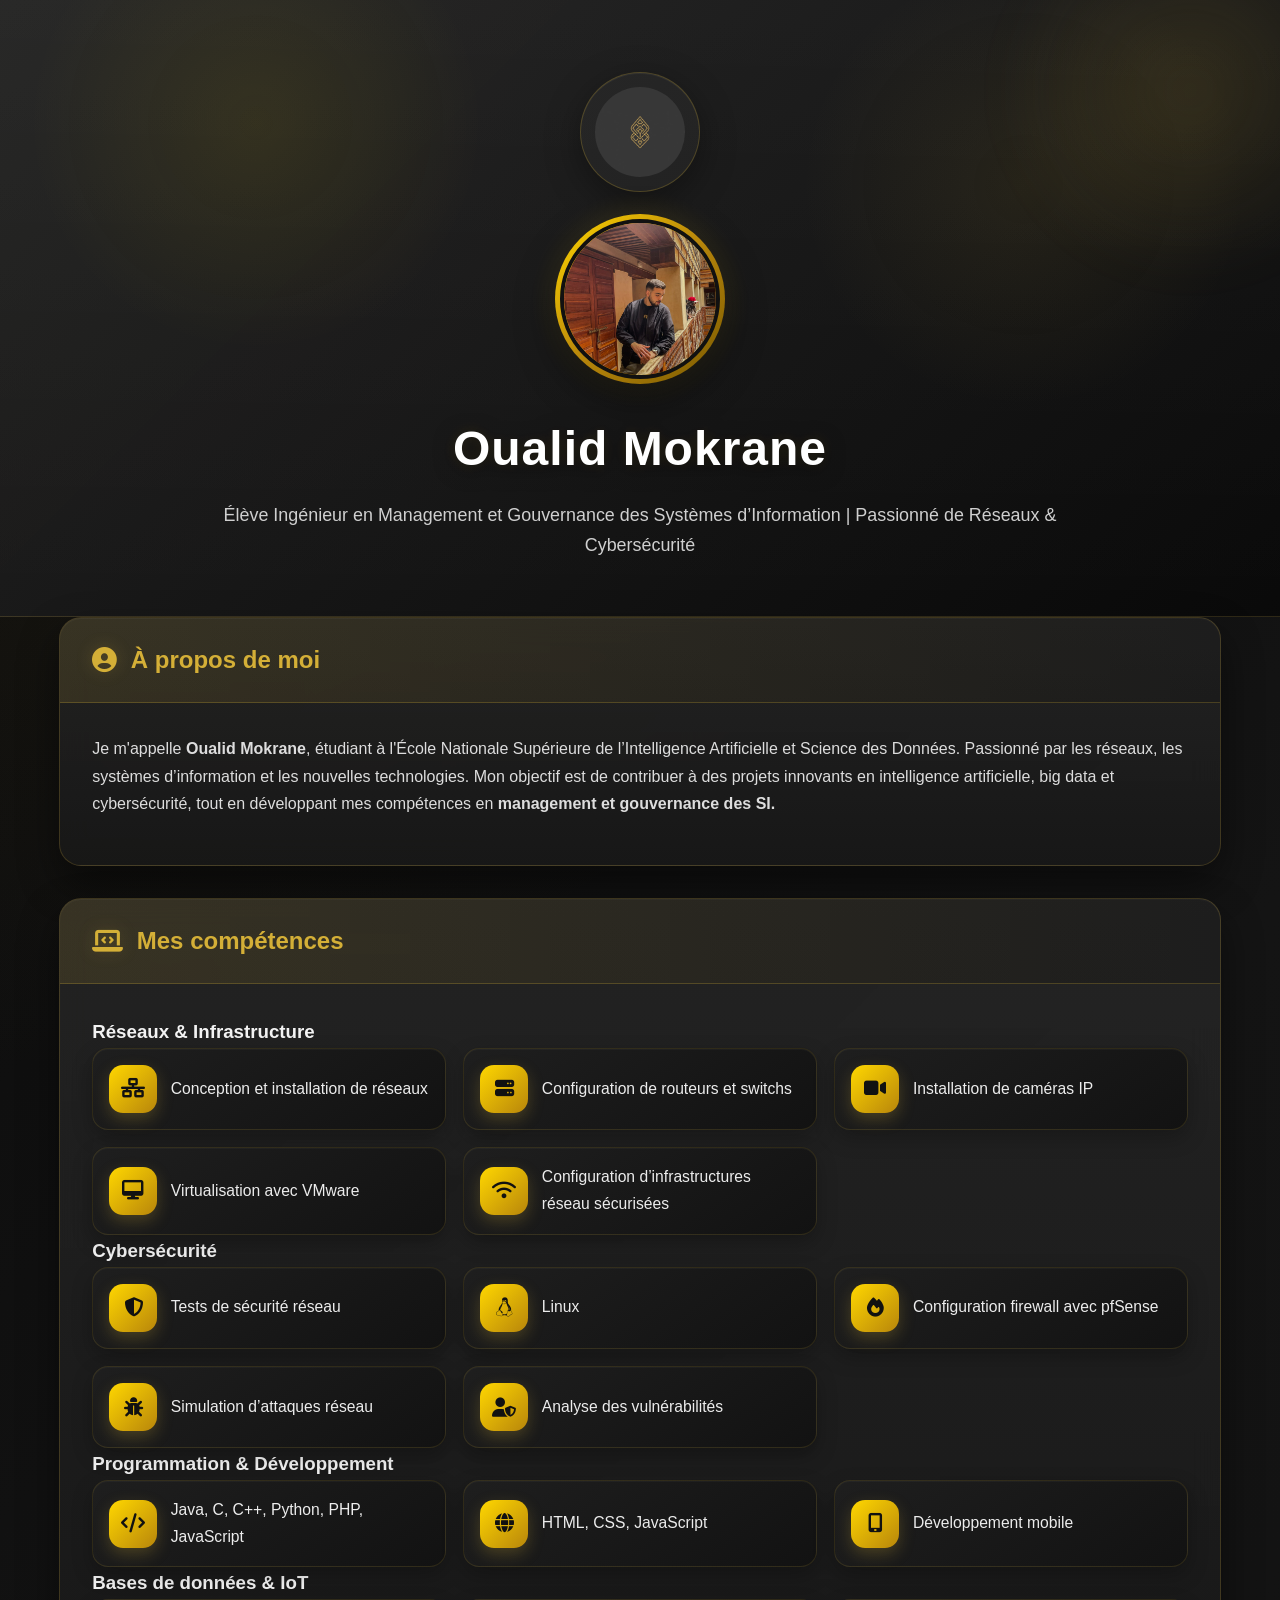
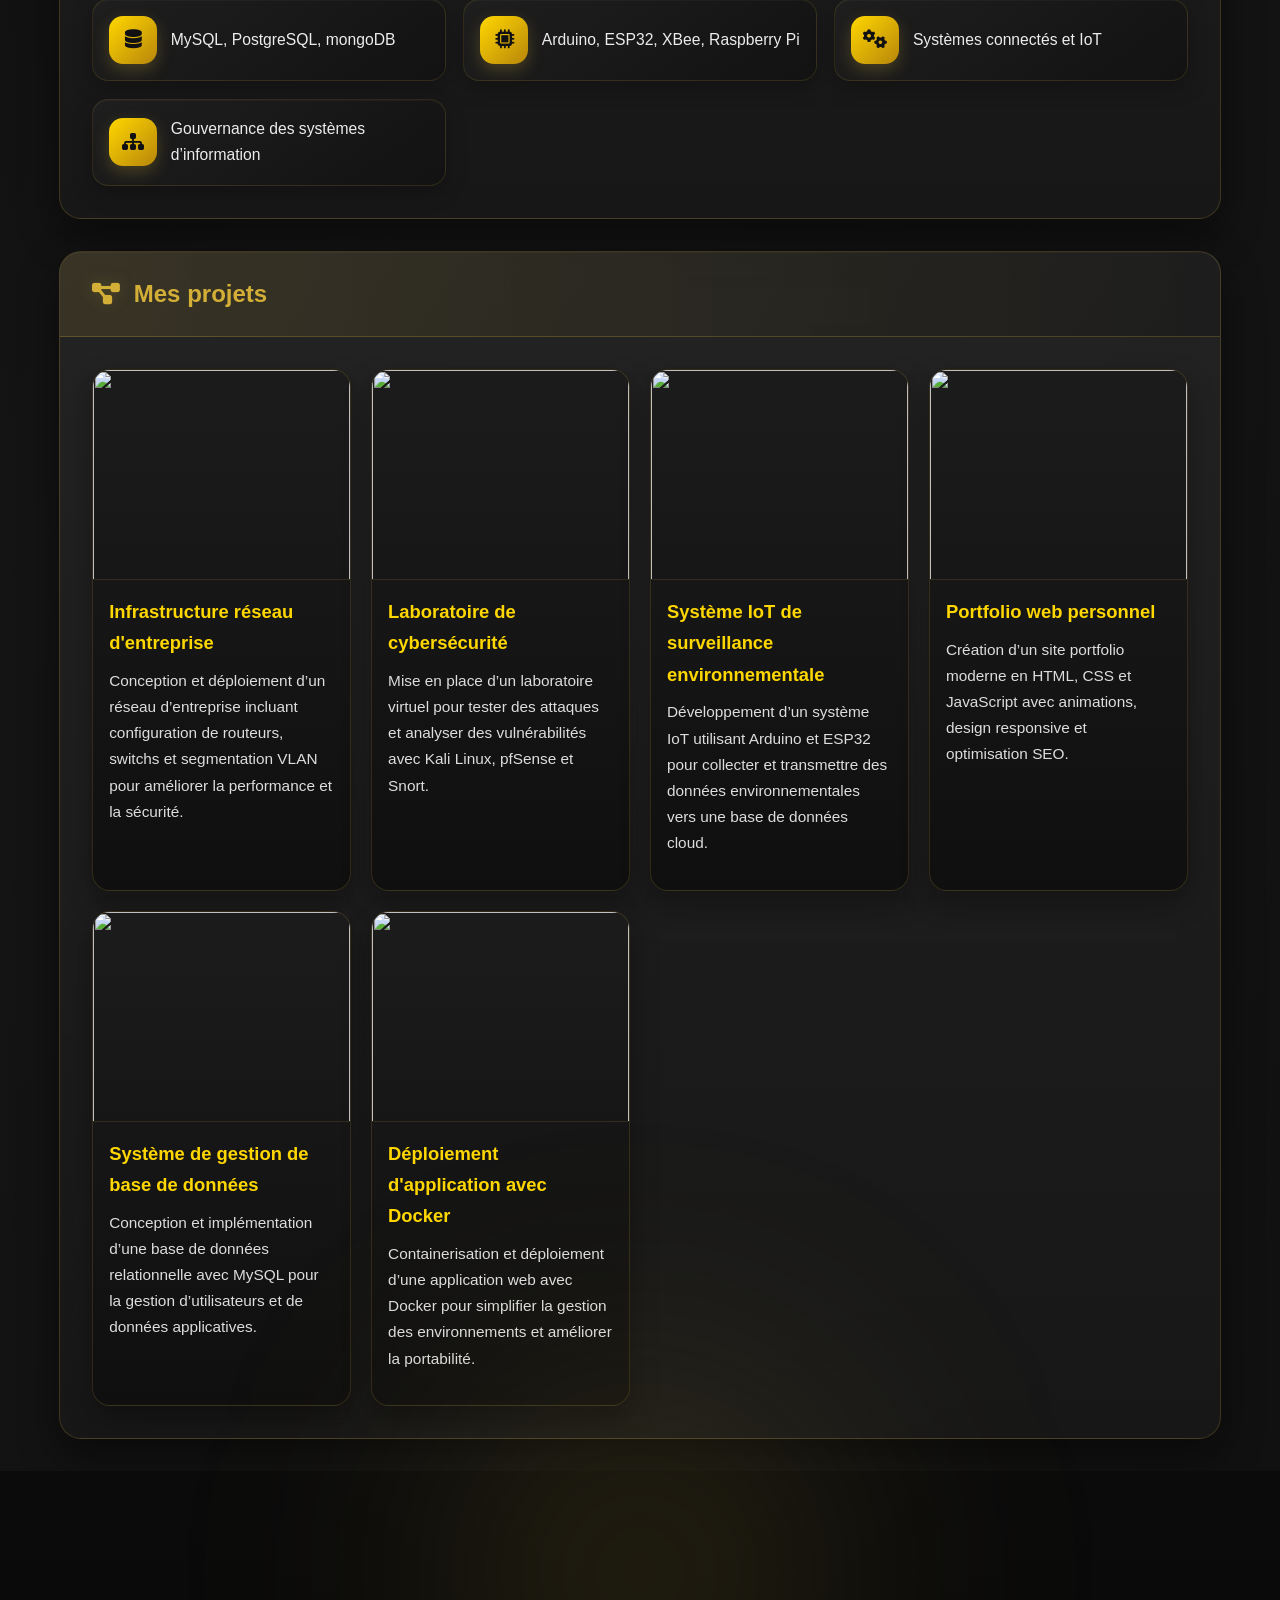
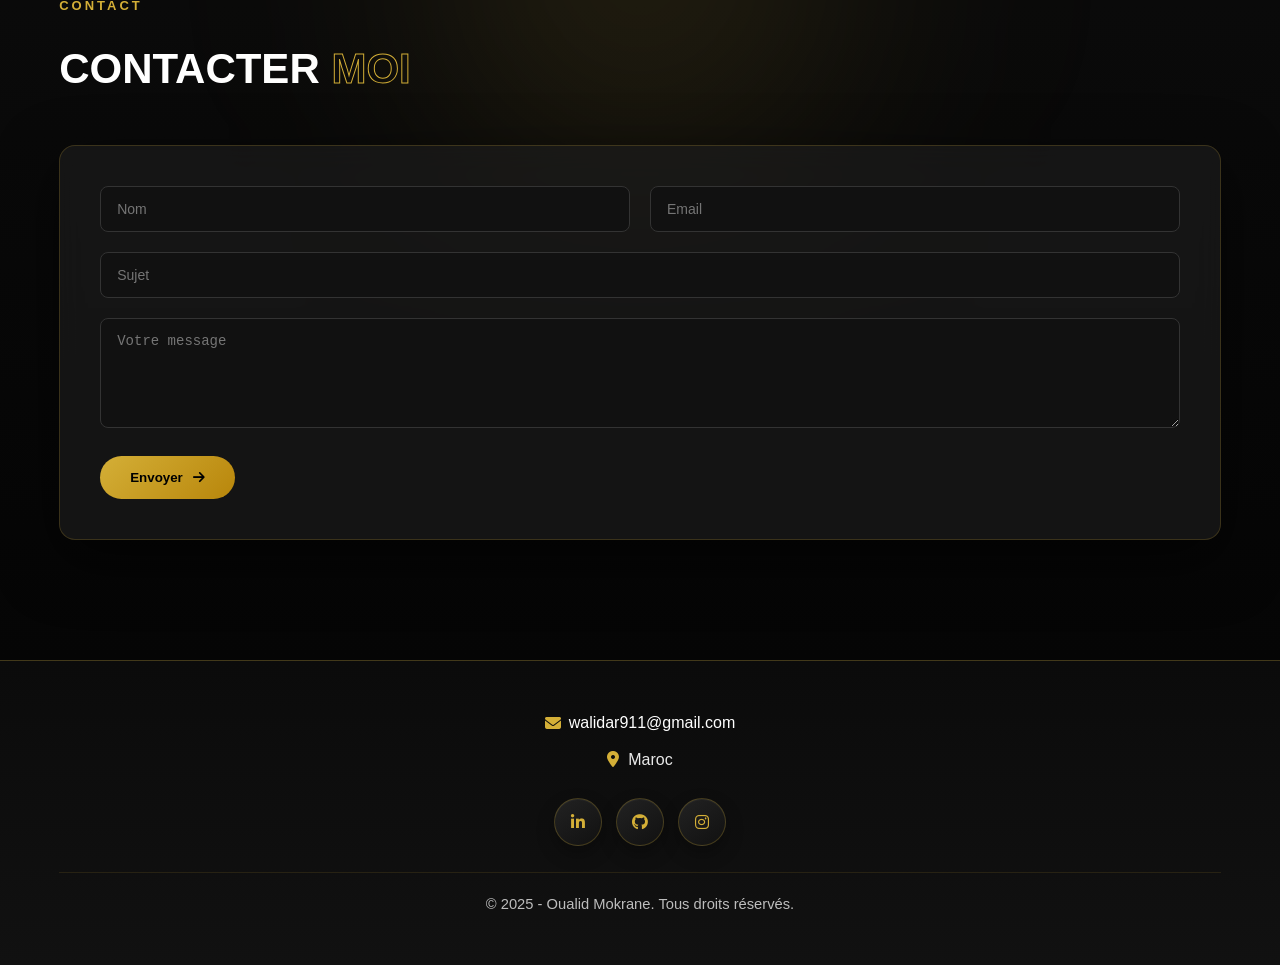
==== index.html @ 4fdbe52a "Add files via upload" ====
<!DOCTYPE html>
<html lang="fr">
<head>
  <meta charset="UTF-8">
  <meta name="viewport" content="width=device-width, initial-scale=1">
  <title>Profil de Oualid MOKRANE</title>
  <link rel="icon" type="image/png" href="images/image1.jpeg">
  <meta name="description" content="Site officiel de Oualid Mokrane - Élève ingénieur en Management et Gouvernance des Systèmes d’Information, passionné par les réseaux, la cybersécurité, Linux, Java, C, MySQL et les technologies innovantes. Découvrez mon parcours, mes projets et mes compétences.">
  <meta name="keywords" content="Oualid Mokrane, Ingénieur Systèmes d’Information, Réseaux, Cybersécurité, Linux, MySQL, Java, C, Projets, ENSIASD, IA, Data Science, Profil, Maroc">
  <meta name="author" content="Oualid Mokrane">
  <meta name="robots" content="index, follow">
  <link rel="stylesheet" href="https://cdnjs.cloudflare.com/ajax/libs/font-awesome/6.4.0/css/all.min.css">
  <link rel="stylesheet" href="style.css">
</head>
<body>
  <header>
    <div class="container">
      <div class="header-content">
        <div class="profile-logo">
          <img src="images/image1.jpeg" alt="Logo" class="logo-image">
        </div>
        <div class="profile-pic">
          <img src="images/image2.jpg" alt="Oualid Mokrane" class="profile-image">
        </div>
        <h1>Oualid Mokrane</h1>
        <p>Élève Ingénieur en Management et Gouvernance des Systèmes d’Information | Passionné de Réseaux & Cybersécurité</p>
      </div>
    </div>
  </header>
  
  <main class="container">
    <div class="card reveal delay-1">
      <div class="card-header">
        <i class="fas fa-user-circle"></i>
        <h2>À propos de moi</h2>
      </div>
      <div class="card-body">
        <p>
          Je m'appelle <strong>Oualid Mokrane</strong>, étudiant à l'École Nationale Supérieure de l’Intelligence Artificielle et Science des Données. Passionné par les réseaux, les systèmes d’information et les nouvelles technologies. Mon objectif est de contribuer à des projets innovants en intelligence artificielle, big data et cybersécurité, tout en développant mes compétences en <strong> management et gouvernance des SI.</strong>
        </p>
      </div>
    </div>
    
    <section class="card reveal delay-2" id="competences">
      <div class="card-header">
        <i class="fas fa-laptop-code"></i>
        <h2>Mes compétences</h2>
      </div>

      <div class="card-body">

        <h3>Réseaux & Infrastructure</h3>
        <div class="skills-grid">
          <div class="skill-item"><i class="fas fa-network-wired"></i><span>Conception et installation de réseaux</span></div>
          <div class="skill-item"><i class="fas fa-server"></i><span>Configuration de routeurs et switchs</span></div>
          <div class="skill-item"><i class="fas fa-video"></i><span>Installation de caméras IP</span></div>
          <div class="skill-item"><i class="fas fa-desktop"></i><span>Virtualisation avec VMware</span></div>
          <div class="skill-item"><i class="fas fa-wifi"></i><span>Configuration d’infrastructures réseau sécurisées</span></div>

        </div>

        <h3>Cybersécurité</h3>
        <div class="skills-grid">
          <div class="skill-item"><i class="fas fa-shield-alt"></i><span>Tests de sécurité réseau</span></div>
          <div class="skill-item"><i class="fab fa-linux"></i><span>Linux</span></div>
          <div class="skill-item"><i class="fas fa-fire"></i><span>Configuration firewall avec pfSense</span></div>
          <div class="skill-item"><i class="fas fa-bug"></i><span>Simulation d’attaques réseau</span></div>
          <div class="skill-item"><i class="fas fa-user-shield"></i><span>Analyse des vulnérabilités</span></div>
        </div>

        <h3>Programmation & Développement</h3>
        <div class="skills-grid">
          <div class="skill-item"><i class="fas fa-code"></i><span>Java, C, C++, Python, PHP, JavaScript</span></div>
          <div class="skill-item"><i class="fas fa-globe"></i><span>HTML, CSS, JavaScript</span></div>
          <div class="skill-item"><i class="fas fa-mobile-alt"></i><span>Développement mobile</span></div>
        </div>

        <h3>Bases de données & IoT</h3>
        <div class="skills-grid">
          <div class="skill-item"><i class="fas fa-database"></i><span>MySQL, PostgreSQL, mongoDB</span></div>
          <div class="skill-item"><i class="fas fa-microchip"></i><span>Arduino, ESP32, XBee, Raspberry Pi</span></div>
          <div class="skill-item"><i class="fas fa-cogs"></i><span>Systèmes connectés et IoT</span></div>
          <div class="skill-item"><i class="fas fa-sitemap"></i><span>Gouvernance des systèmes d’information</span></div>
        </div>

      </div>
    </section>
    
    <div class="card reveal delay-3">
      <div class="card-header">
        <i class="fas fa-project-diagram"></i>
        <h2>Mes projets</h2>
      </div>
      <div class="card-body">
        <div class="projects-list">
          <div class="project-item">
            <img src="https://images.unsplash.com/photo-1597852074816-d933c7d2b988" class="project-image">
            <h3>Infrastructure réseau d'entreprise</h3>
            <p>Conception et déploiement d’un réseau d’entreprise incluant configuration de routeurs, switchs et segmentation VLAN pour améliorer la performance et la sécurité.</p>
          </div>

          <div class="project-item">
            <img src="https://images.unsplash.com/photo-1550751827-4bd374c3f58b" class="project-image">
            <h3>Laboratoire de cybersécurité</h3>
            <p>Mise en place d’un laboratoire virtuel pour tester des attaques et analyser des vulnérabilités avec Kali Linux, pfSense et Snort.</p>
          </div>

          <div class="project-item">
            <img src="https://images.unsplash.com/photo-1518770660439-4636190af475" class="project-image">
            <h3>Système IoT de surveillance environnementale</h3>
            <p>Développement d’un système IoT utilisant Arduino et ESP32 pour collecter et transmettre des données environnementales vers une base de données cloud.</p>
          </div>

          <div class="project-item">
            <img src="https://images.unsplash.com/photo-1461749280684-dccba630e2f6"class="project-image">
            <h3>Portfolio web personnel</h3>
            <p>Création d’un site portfolio moderne en HTML, CSS et JavaScript avec animations, design responsive et optimisation SEO.</p>
          </div>

          <div class="project-item">
            <img src="https://images.unsplash.com/photo-1558494949-ef010cbdcc31" class="project-image">
            <h3>Système de gestion de base de données</h3>
            <p>Conception et implémentation d’une base de données relationnelle avec MySQL pour la gestion d’utilisateurs et de données applicatives.</p>
          </div>

          <div class="project-item">
            <img src="https://images.unsplash.com/photo-1605379399642-870262d3d051" class="project-image">
            <h3>Déploiement d'application avec Docker</h3>
            <p>Containerisation et déploiement d’une application web avec Docker pour simplifier la gestion des environnements et améliorer la portabilité.</p>
          </div>
        </div>
      </div>
    </div>
  </main>
  <section class="contact" id="contact">
        <div class="container">
            <div class="contact-wrapper contact-stack">
                <div class="contact-left">
                    <span class="section-tag">CONTACT</span>

                    <h2 class="contact-title">
                        <span class="filled">CONTACTER</span>
                        <span class="outline">MOI</span>
                    </h2>

                    <form class="contact-form" id="contactForm" action="https://formsubmit.co/walidar911@gmail.com"
                        method="POST">
                        <!-- options FormSubmit -->
                        <input type="hidden" name="_subject" value="Nouveau message depuis ton site">
                        <input type="hidden" name="_captcha" value="false">
                        <input type="hidden" name="_template" value="table">

                        <div class="form-row">
                            <div class="form-group">
                                <input type="text" name="name" placeholder="Nom" required>
                            </div>
                            <div class="form-group">
                                <input type="email" name="email" placeholder="Email" required>
                            </div>
                        </div>

                        <div class="form-group">
                            <input type="text" name="subject" placeholder="Sujet">
                        </div>

                        <div class="form-group">
                            <textarea name="message" placeholder="Votre message" rows="5" required></textarea>
                        </div>

                        <button type="submit" class="submit-btn" data-magnetic>
                            <span>Envoyer</span>
                            <i class="fas fa-arrow-right"></i>
                        </button>
                    </form>

                </div>
            </div>
        </div>
    </section>
  
  <footer>
    <div class="container">
      <div class="contact-info">
        <a class="footer-email" href="https://mail.google.com/mail/?view=cm&fs=1&to=walidar911@gmail.com" target="_blank"> <i class="fas fa-envelope"></i> walidar911@gmail.com </a>
        <p><i class="fas fa-map-marker-alt"></i> Maroc</p>
      </div>
      
      <div class="social-links">
        <a href="https://www.linkedin.com/in/oualid-mokrane-1a80142bb/" class="social-link" target="_blank"><i class="fab fa-linkedin-in"></i></a>
        <a href="https://github.com/SONITO-WA" class="social-link" target="_blank"><i class="fab fa-github"></i></a>
        <a href="https://www.instagram.com/oualid_mk4/?next=%2F" class="social-link" target="_blank"><i class="fab fa-instagram"></i></a>
      </div>
      
      <div class="copyright">
        <p>&copy; 2025 - Oualid Mokrane. Tous droits réservés.</p>
      </div>
    </div>
  </footer>
</body>
</html>
---- style.css ----
:root {
  --primary-color: #d4af37;
  --secondary-color: #b8860b;
  --accent-color: #ffd700;
  --text-color: #f3f3f3;
  --muted-text: #cfcfcf;
  --light-bg: #111111;
  --card-bg: rgba(34, 34, 34, 0.72);
  --card-solid: #1b1b1b;
  --border-color: rgba(212, 175, 55, 0.2);
  --shadow-gold: rgba(212, 175, 55, 0.18);
  --shadow-dark: rgba(0, 0, 0, 0.45);
  --section-padding: 2rem;
  --radius-lg: 22px;
  --radius-md: 16px;
  --radius-sm: 12px;
  --transition: 0.4s cubic-bezier(0.22, 1, 0.36, 1);
}

* {
  margin: 0;
  padding: 0;
  box-sizing: border-box;
}

html {
  scroll-behavior: smooth;
}

body {
  font-family: 'Segoe UI', Tahoma, Geneva, Verdana, sans-serif;
  color: var(--text-color);
  line-height: 1.7;
  background:
    radial-gradient(circle at top left, rgba(212, 175, 55, 0.08), transparent 25%),
    radial-gradient(circle at bottom right, rgba(255, 215, 0, 0.06), transparent 25%),
    linear-gradient(135deg, #0a0a0a, #141414 40%, #0f0f0f 100%);
  min-height: 100vh;
  overflow-x: hidden;
  perspective: 1000px;
}

.container {
  max-width: 1200px;
  margin: 0 auto;
  padding: 0 1.2rem;
}

/* =========================
   HEADER
========================= */
header {
  position: relative;
  padding: 4.5rem 0 3.5rem;
  overflow: hidden;
  background:
    linear-gradient(135deg, rgba(35, 35, 35, 0.95), rgba(10, 10, 10, 0.97)),
    url('https://images.unsplash.com/photo-1518770660439-4636190af475?auto=format&fit=crop&w=1600&q=80') center/cover no-repeat;
  background-blend-mode: overlay;
  border-bottom: 1px solid rgba(212, 175, 55, 0.15);
}

header::before {
  content: "";
  position: absolute;
  inset: 0;
  background:
    radial-gradient(circle at 20% 20%, rgba(255, 215, 0, 0.08), transparent 20%),
    radial-gradient(circle at 80% 30%, rgba(212, 175, 55, 0.08), transparent 20%),
    linear-gradient(to bottom, rgba(255,255,255,0.03), transparent);
  z-index: 0;
  animation: floatBg 8s ease-in-out infinite alternate;
}

header::after {
  content: "";
  position: absolute;
  width: 420px;
  height: 420px;
  background: radial-gradient(circle, rgba(212, 175, 55, 0.14), transparent 65%);
  top: -120px;
  right: -120px;
  filter: blur(20px);
  z-index: 0;
}

.header-content {
  position: relative;
  z-index: 1;
  text-align: center;
  animation: fadeUp 1s ease both;
}

.profile-logo {
  width: 120px;
  height: 120px;
  margin: 0 auto 1.4rem;
  border-radius: 50%;
  background: rgba(255, 255, 255, 0.03);
  border: 1px solid rgba(212, 175, 55, 0.25);
  box-shadow:
    0 10px 35px rgba(0, 0, 0, 0.35),
    inset 0 1px 0 rgba(255, 255, 255, 0.05);
  display: flex;
  align-items: center;
  justify-content: center;
  backdrop-filter: blur(10px);
  transform-style: preserve-3d;
  transition: transform var(--transition), box-shadow var(--transition);
}

.profile-logo:hover {
  transform: rotateY(10deg) rotateX(10deg) translateY(-6px) scale(1.04);
  box-shadow:
    0 18px 40px rgba(0, 0, 0, 0.45),
    0 0 25px rgba(212, 175, 55, 0.15);
}

.logo-image {
  width: 76%;
  height: 76%;
  object-fit: contain;
  border-radius: 50%;
}

.profile-pic {
  width: 170px;
  height: 170px;
  border-radius: 50%;
  margin: 0 auto 1.5rem;
  padding: 5px;
  background: linear-gradient(135deg, var(--accent-color), var(--secondary-color), #7a5a00);
  box-shadow:
    0 15px 40px rgba(0, 0, 0, 0.45),
    0 0 30px rgba(212, 175, 55, 0.18);
  transform-style: preserve-3d;
  animation: floatY 4s ease-in-out infinite;
  transition: transform var(--transition), box-shadow var(--transition);
}

.profile-pic:hover {
  transform: rotateY(-12deg) rotateX(10deg) scale(1.05);
  box-shadow:
    0 20px 50px rgba(0, 0, 0, 0.5),
    0 0 36px rgba(255, 215, 0, 0.25);
}

.profile-image {
  width: 100%;
  height: 100%;
  border-radius: 50%;
  display: block;
  object-fit: cover;
  border: 4px solid #111;
}

.header-content h1 {
  font-size: 3rem;
  margin-bottom: 0.6rem;
  font-weight: 800;
  letter-spacing: 1px;
  color: #fff;
  text-shadow:
    0 4px 20px rgba(0, 0, 0, 0.5),
    0 0 14px rgba(212, 175, 55, 0.15);
}

.header-content p {
  max-width: 850px;
  margin: 0 auto;
  font-size: 1.12rem;
  color: var(--muted-text);
}

/* =========================
   MAIN
========================= */
main {
  padding: 4rem 0;
}

/* =========================
   CARD
========================= */
.card {
  position: relative;
  margin-bottom: 2rem;
  border-radius: var(--radius-lg);
  overflow: hidden;
  background: linear-gradient(180deg, rgba(40, 40, 40, 0.78), rgba(24, 24, 24, 0.88));
  backdrop-filter: blur(16px);
  border: 1px solid var(--border-color);
  box-shadow:
    0 18px 40px var(--shadow-dark),
    inset 0 1px 0 rgba(255, 255, 255, 0.04);
  transform-style: preserve-3d;
  transition:
    transform var(--transition),
    box-shadow var(--transition),
    border-color var(--transition);
  animation: fadeUp 0.8s ease both;
}

.card::before {
  content: "";
  position: absolute;
  inset: 0;
  background: linear-gradient(120deg, transparent 20%, rgba(255,255,255,0.05), transparent 80%);
  transform: translateX(-100%);
  transition: transform 0.8s ease;
  pointer-events: none;
}

.card:hover::before {
  transform: translateX(100%);
}

.card:hover {
  transform: translateY(-10px) rotateX(3deg) rotateY(-3deg);
  border-color: rgba(212, 175, 55, 0.45);
  box-shadow:
    0 28px 55px rgba(0, 0, 0, 0.55),
    0 0 26px rgba(212, 175, 55, 0.08);
}

.card-header {
  position: relative;
  display: flex;
  align-items: center;
  gap: 0.85rem;
  padding: 1.35rem var(--section-padding);
  background:
    linear-gradient(90deg, rgba(212, 175, 55, 0.12), rgba(20, 20, 20, 0.35));
  border-bottom: 1px solid rgba(212, 175, 55, 0.25);
}

.card-header i {
  font-size: 1.55rem;
  color: var(--primary-color);
  filter: drop-shadow(0 0 8px rgba(212, 175, 55, 0.2));
}

.card-header h2 {
  font-size: 1.5rem;
  font-weight: 700;
  color: #d4af37;
}

.card-body {
  padding: var(--section-padding);
}

.card-body p {
  color: #dddddd;
  margin-bottom: 1rem;
}

/* =========================
   SKILLS
========================= */
.skills-grid {
  display: grid;
  grid-template-columns: repeat(auto-fit, minmax(270px, 1fr));
  gap: 1.1rem;
}

.skill-item {
  position: relative;
  display: flex;
  align-items: center;
  gap: 0.85rem;
  padding: 1rem 1rem;
  border-radius: var(--radius-md);
  background: linear-gradient(145deg, rgba(31, 31, 31, 0.95), rgba(18, 18, 18, 0.95));
  border: 1px solid rgba(212, 175, 55, 0.14);
  box-shadow:
    0 8px 20px rgba(0, 0, 0, 0.25),
    inset 0 1px 0 rgba(255, 255, 255, 0.03);
  transition:
    transform var(--transition),
    border-color var(--transition),
    box-shadow var(--transition);
  transform-style: preserve-3d;
}

.skill-item:hover {
  transform: translateY(-6px) rotateX(4deg) scale(1.015);
  border-color: rgba(212, 175, 55, 0.45);
  box-shadow:
    0 16px 30px rgba(0, 0, 0, 0.35),
    0 0 18px rgba(212, 175, 55, 0.08);
}

.skill-item i {
  min-width: 48px;
  height: 48px;
  border-radius: 14px;
  display: flex;
  align-items: center;
  justify-content: center;
  color: #111;
  background: linear-gradient(135deg, var(--accent-color), var(--secondary-color));
  font-size: 1.2rem;
  box-shadow: 0 6px 16px rgba(212, 175, 55, 0.25);
}

.skill-item span {
  color: #ececec;
  font-size: 0.98rem;
}

/* =========================
   PROJECTS
========================= */
.projects-list {
  display: grid;
  grid-template-columns: repeat(auto-fit, minmax(255px, 1fr));
  gap: 1.25rem;
}

.project-item {
  position: relative;
  background: linear-gradient(180deg, rgba(28, 28, 28, 0.95), rgba(15, 15, 15, 0.95));
  border-radius: 18px;
  overflow: hidden;
  border: 1px solid rgba(212, 175, 55, 0.16);
  box-shadow: 0 12px 28px rgba(0, 0, 0, 0.3);
  transition:
    transform var(--transition),
    box-shadow var(--transition),
    border-color var(--transition);
  transform-style: preserve-3d;
}

.project-item:hover {
  transform: translateY(-10px) rotateX(4deg);
  border-color: rgba(212, 175, 55, 0.4);
  box-shadow:
    0 22px 42px rgba(0, 0, 0, 0.42),
    0 0 24px rgba(212, 175, 55, 0.09);
}

.project-image {
  width: 100%;
  height: 210px;
  object-fit: cover;
  display: block;
  transition: transform 0.7s ease, filter 0.7s ease;
  border-bottom: 1px solid rgba(212, 175, 55, 0.14);
}

.project-item:hover .project-image {
  transform: scale(1.08);
  filter: brightness(1.05) contrast(1.03);
}

.project-item h3,
.project-item p {
  padding-left: 1rem;
  padding-right: 1rem;
}

.project-item h3 {
  padding-top: 1rem;
  margin-bottom: 0.6rem;
  font-size: 1.15rem;
  color: var(--accent-color);
}

.project-item p {
  padding-bottom: 1.1rem;
  font-size: 0.96rem;
  color: #dddddd;
}

/* =========================
   FOOTER
========================= */
footer {
  position: relative;
  padding: 3rem 0;
  text-align: center;
  background:
    linear-gradient(180deg, #0b0b0b, #111111);
  border-top: 1px solid rgba(212, 175, 55, 0.25);
}

.contact-info {
  margin-bottom: 1.4rem;
}

.contact-info p {
  margin: 0.55rem 0;
  display: flex;
  justify-content: center;
  align-items: center;
  gap: 0.55rem;
  color: #e9e9e9;
}

.contact-info i {
  color: var(--primary-color);
}

.social-links {
  display: flex;
  justify-content: center;
  gap: 0.9rem;
  margin: 1.6rem 0;
}

.social-link {
  width: 48px;
  height: 48px;
  display: inline-flex;
  align-items: center;
  justify-content: center;
  border-radius: 50%;
  color: var(--primary-color);
  text-decoration: none;
  background: linear-gradient(145deg, #222, #111);
  border: 1px solid rgba(212, 175, 55, 0.25);
  box-shadow:
    0 8px 18px rgba(0, 0, 0, 0.3),
    inset 0 1px 0 rgba(255,255,255,0.04);
  transition:
    transform var(--transition),
    background var(--transition),
    color var(--transition),
    box-shadow var(--transition);
}

.social-link:hover {
  transform: translateY(-6px) rotateY(10deg) scale(1.08);
  background: linear-gradient(135deg, var(--accent-color), var(--secondary-color));
  color: #111;
  box-shadow:
    0 16px 26px rgba(0, 0, 0, 0.4),
    0 0 20px rgba(212, 175, 55, 0.18);
}

.copyright {
  margin-top: 1.5rem;
  padding-top: 1.2rem;
  border-top: 1px solid rgba(212, 175, 55, 0.12);
  color: #bdbdbd;
  font-size: 0.92rem;
}

/* SECTION CONTACT */

.contact {
  padding: 120px 0;
  background: linear-gradient(180deg,#0b0b0b,#050505);
  position: relative;
}

/* effet lumière */
.contact::before{
  content:"";
  position:absolute;
  top:-200px;
  left:50%;
  transform:translateX(-50%);
  width:600px;
  height:600px;
  background: radial-gradient(circle,#d4af3730,transparent 70%);
  filter: blur(120px);
}

/* titre */

.section-tag{
  color: var(--primary-color);
  letter-spacing:3px;
  font-size:13px;
  font-weight:600;
}

.contact-title{
  font-size:42px;
  margin:15px 0 40px;
  font-weight:800;
}

.contact-title .filled{
  color:white;
}

.contact-title .outline{
  color:transparent;
  -webkit-text-stroke:1px var(--primary-color);
}

/* form */

.contact-form{
  background: rgba(30,30,30,0.6);
  backdrop-filter: blur(15px);
  border-radius:16px;
  padding:40px;
  border:1px solid rgba(212,175,55,0.2);
  box-shadow:0 20px 60px rgba(0,0,0,0.6);
}

/* row */

.form-row{
  display:flex;
  gap:20px;
}

.form-group{
  width:100%;
  margin-bottom:20px;
}

/* inputs */

.contact-form input,
.contact-form textarea{
  width:100%;
  padding:14px 16px;
  background:#111;
  border:1px solid #333;
  border-radius:8px;
  color:white;
  font-size:14px;
  transition:0.3s;
}

.contact-form input:focus,
.contact-form textarea:focus{
  outline:none;
  border-color:var(--primary-color);
  box-shadow:0 0 12px rgba(212,175,55,0.3);
}

/* bouton */

.submit-btn{
  background:linear-gradient(135deg,#d4af37,#b8860b);
  border:none;
  padding:14px 30px;
  border-radius:40px;
  color:black;
  font-weight:700;
  display:inline-flex;
  align-items:center;
  gap:10px;
  cursor:pointer;
  transition:0.3s;
}

.submit-btn:hover{
  transform:translateY(-4px);
  box-shadow:0 10px 25px rgba(212,175,55,0.4);
}

.submit-btn i{
  transition:0.3s;
}

.submit-btn:hover i{
  transform:translateX(5px);
}

.footer-email{
  color:white;
  text-decoration:none;
  display:inline-flex;
  align-items:center;
  gap:8px;
  transition:0.3s;
}

.footer-email:hover{
  color:var(--primary-color);
}

.contact{
  animation: fadeUp 1s ease;
}

@keyframes fadeUp{
  from{
    opacity:0;
    transform:translateY(40px);
  }
  to{
    opacity:1;
    transform:translateY(0);
  }
}

@keyframes fadeUp {
  from {
    opacity: 0;
    transform: translateY(60px);
  }
  to {
    opacity: 1;
    transform: translateY(0);
  }
}

.reveal {
  opacity: 0;
  animation: fadeUp 1.2s ease forwards;
}

.delay-1 {
  animation-delay: 1s;
}

.delay-2 {
  animation-delay: 2.5s;
}

.delay-3 {
  animation-delay: 4s;
}

/* =========================
   ANIMATIONS
========================= */
@keyframes fadeUp {
  from {
    opacity: 0;
    transform: translateY(35px);
  }
  to {
    opacity: 1;
    transform: translateY(0);
  }
}

@keyframes floatY {
  0% {
    transform: translateY(0px);
  }
  50% {
    transform: translateY(-8px);
  }
  100% {
    transform: translateY(0px);
  }
}

@keyframes floatBg {
  0% {
    transform: translateY(0) scale(1);
  }
  100% {
    transform: translateY(12px) scale(1.03);
  }
}

/* =========================
   SCROLLBAR
========================= */
::-webkit-scrollbar {
  width: 10px;
}

::-webkit-scrollbar-track {
  background: #111;
}

::-webkit-scrollbar-thumb {
  background: linear-gradient(var(--secondary-color), var(--accent-color));
  border-radius: 20px;
}

/* =========================
   RESPONSIVE
========================= */
@media (max-width: 768px) {
  header {
    padding: 3rem 0 2.5rem;
  }

  .header-content h1 {
    font-size: 2.1rem;
  }

  .header-content p {
    font-size: 1rem;
  }

  .profile-logo {
    width: 95px;
    height: 95px;
  }

  .profile-pic {
    width: 135px;
    height: 135px;
  }

  .card-header {
    padding: 1rem 1.2rem;
  }

  .card-body {
    padding: 1.2rem;
  }

  .card-header h2 {
    font-size: 1.2rem;
  }

  .projects-list,
  .skills-grid {
    grid-template-columns: 1fr;
  }

  .project-image {
    height: 190px;
  }
}

@media (max-width: 480px) {
  .header-content h1 {
    font-size: 1.8rem;
  }

  .header-content p {
    font-size: 0.95rem;
  }

  .social-link {
    width: 44px;
    height: 44px;
  }
}
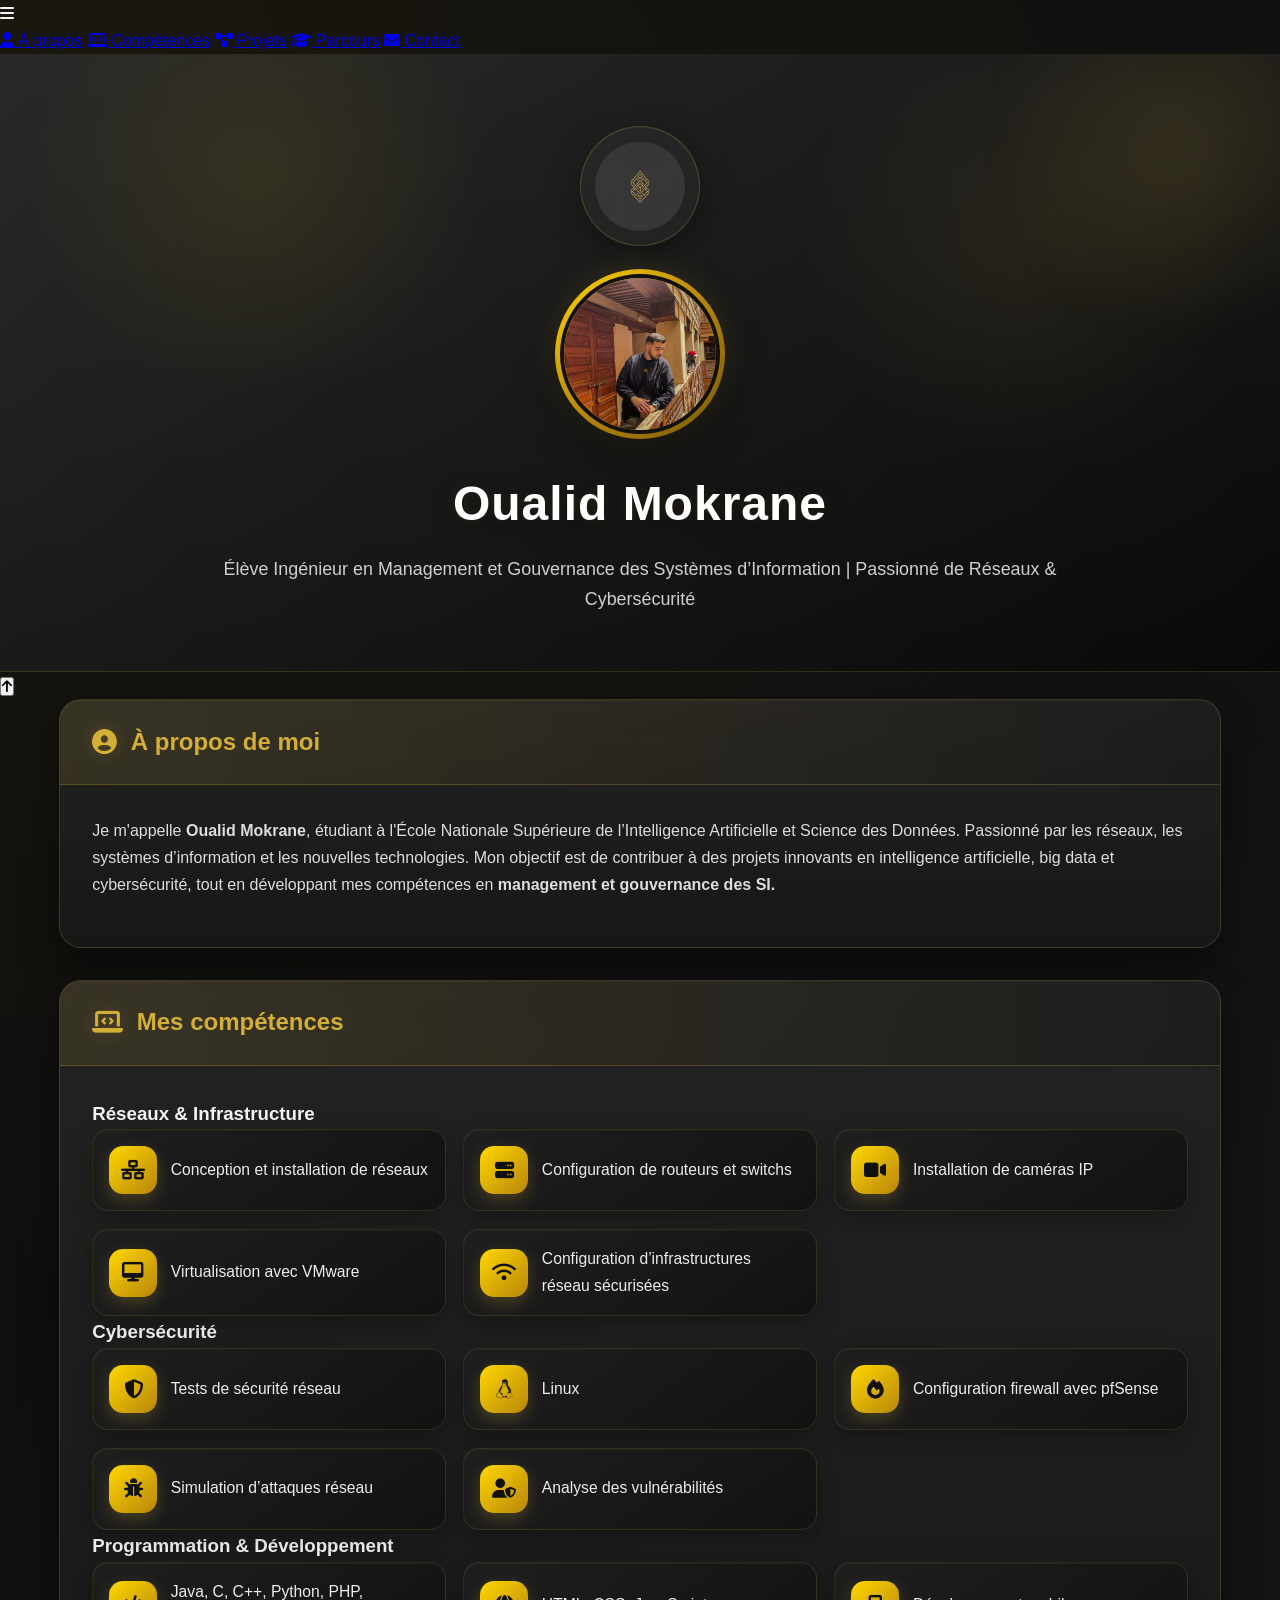
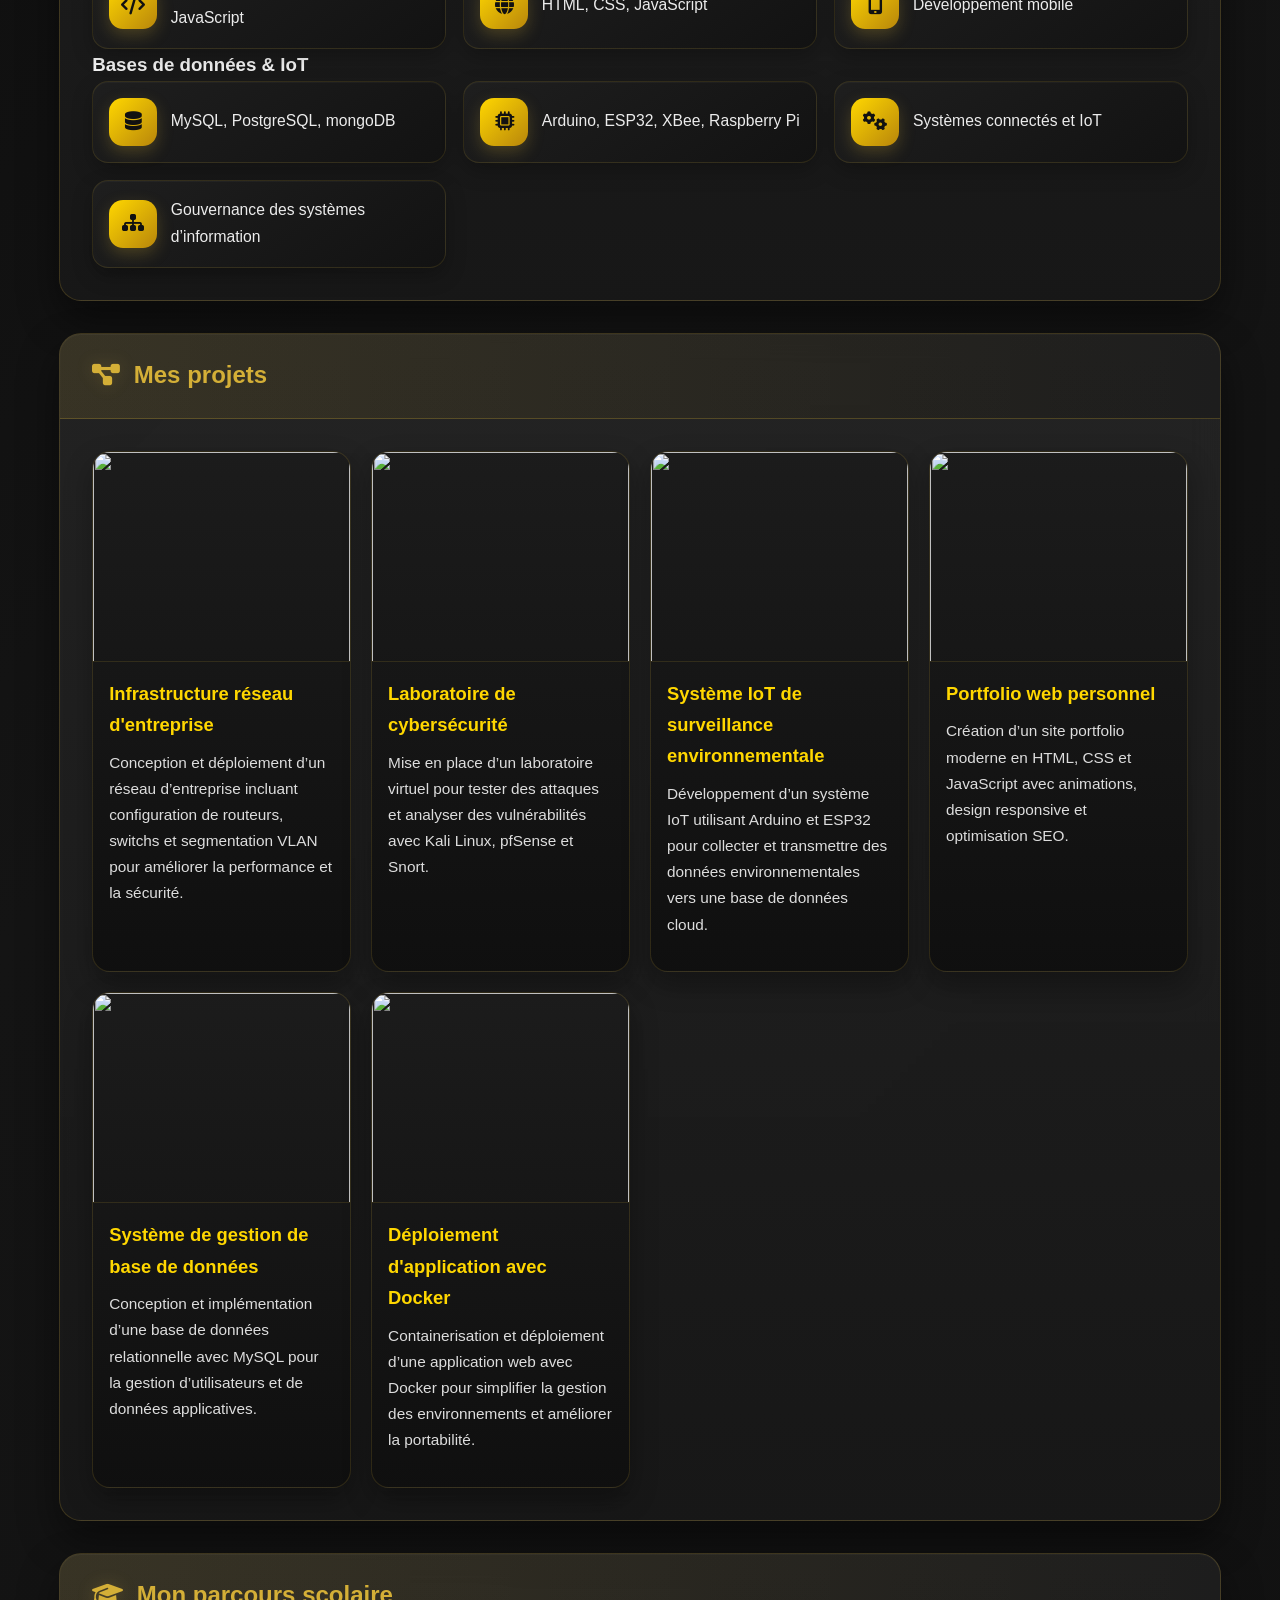
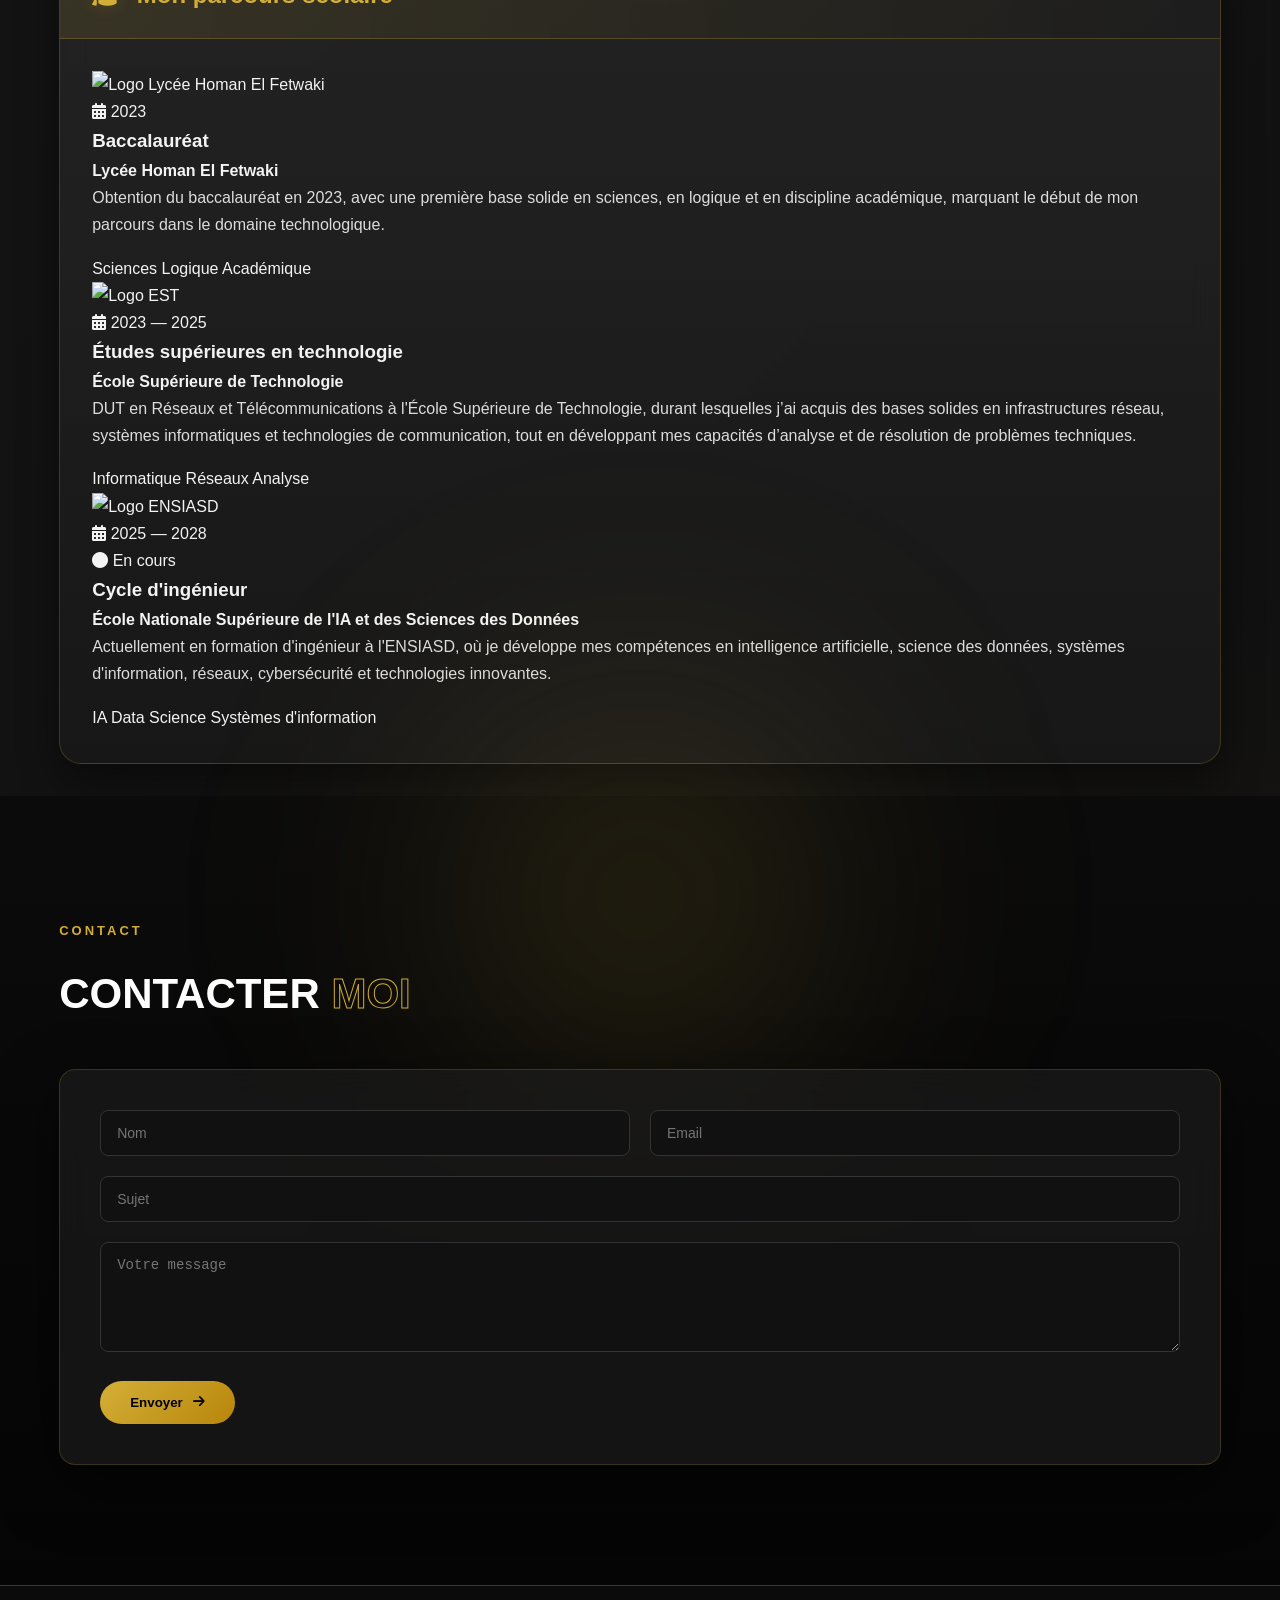
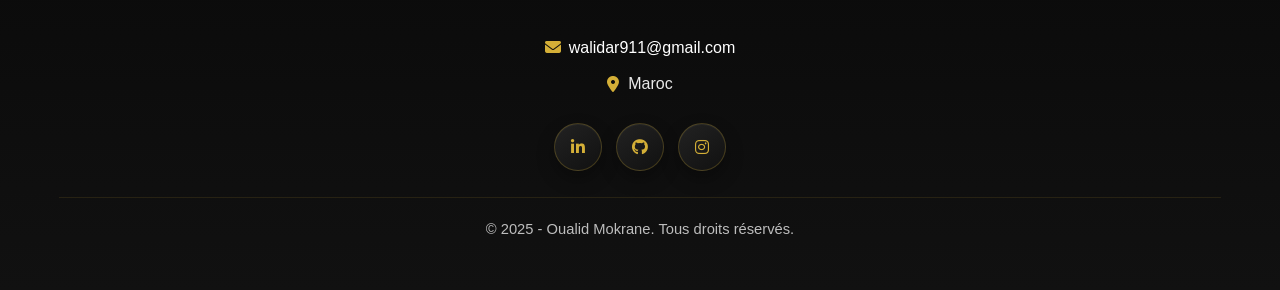
==== commit d0d68d0d: "Add navigation menu and back-to-top button" ====
--- a/index.html
+++ b/index.html
@@ -13,6 +13,20 @@
   <link rel="stylesheet" href="style.css">
 </head>
 <body>
+  <nav class="navbar">
+    <div class="nav-container">
+      <div class="menu-button" id="menuBtn">
+        <i class="fas fa-bars"></i>
+      </div>
+      <div class="menu-panel" id="menuPanel">
+        <a href="#about"><i class="fas fa-user"></i> À propos</a>
+        <a href="#competences"><i class="fas fa-laptop-code"></i> Compétences</a>
+        <a href="#projets"><i class="fas fa-project-diagram"></i> Projets</a>
+        <a href="#parcours"><i class="fas fa-graduation-cap"></i> Parcours</a>
+        <a href="#contact"><i class="fas fa-envelope"></i> Contact</a>
+      </div>
+    </div>
+  </nav>
   <header>
     <div class="container">
       <div class="header-content">
@@ -23,24 +37,31 @@
           <img src="images/image2.jpg" alt="Oualid Mokrane" class="profile-image">
         </div>
         <h1>Oualid Mokrane</h1>
-        <p>Élève Ingénieur en Management et Gouvernance des Systèmes d’Information | Passionné de Réseaux & Cybersécurité</p>
+        <p>Élève Ingénieur en Management et Gouvernance des Systèmes d’Information | Passionné de Réseaux &
+          Cybersécurité</p>
       </div>
     </div>
   </header>
-  
+    <button id="backToTop">
+    <i class="fas fa-arrow-up"></i>
+  </button>
+
   <main class="container">
-    <div class="card reveal delay-1">
+    <div class="card reveal delay-1" id="about">
       <div class="card-header">
         <i class="fas fa-user-circle"></i>
         <h2>À propos de moi</h2>
       </div>
       <div class="card-body">
         <p>
-          Je m'appelle <strong>Oualid Mokrane</strong>, étudiant à l'École Nationale Supérieure de l’Intelligence Artificielle et Science des Données. Passionné par les réseaux, les systèmes d’information et les nouvelles technologies. Mon objectif est de contribuer à des projets innovants en intelligence artificielle, big data et cybersécurité, tout en développant mes compétences en <strong> management et gouvernance des SI.</strong>
+          Je m'appelle <strong>Oualid Mokrane</strong>, étudiant à l'École Nationale Supérieure de l’Intelligence
+          Artificielle et Science des Données. Passionné par les réseaux, les systèmes d’information et les nouvelles
+          technologies. Mon objectif est de contribuer à des projets innovants en intelligence artificielle, big data et
+          cybersécurité, tout en développant mes compétences en <strong> management et gouvernance des SI.</strong>
         </p>
       </div>
     </div>
-    
+
     <section class="card reveal delay-2" id="competences">
       <div class="card-header">
         <i class="fas fa-laptop-code"></i>
@@ -51,11 +72,13 @@
 
         <h3>Réseaux & Infrastructure</h3>
         <div class="skills-grid">
-          <div class="skill-item"><i class="fas fa-network-wired"></i><span>Conception et installation de réseaux</span></div>
+          <div class="skill-item"><i class="fas fa-network-wired"></i><span>Conception et installation de réseaux</span>
+          </div>
           <div class="skill-item"><i class="fas fa-server"></i><span>Configuration de routeurs et switchs</span></div>
           <div class="skill-item"><i class="fas fa-video"></i><span>Installation de caméras IP</span></div>
           <div class="skill-item"><i class="fas fa-desktop"></i><span>Virtualisation avec VMware</span></div>
-          <div class="skill-item"><i class="fas fa-wifi"></i><span>Configuration d’infrastructures réseau sécurisées</span></div>
+          <div class="skill-item"><i class="fas fa-wifi"></i><span>Configuration d’infrastructures réseau
+              sécurisées</span></div>
 
         </div>
 
@@ -80,13 +103,14 @@
           <div class="skill-item"><i class="fas fa-database"></i><span>MySQL, PostgreSQL, mongoDB</span></div>
           <div class="skill-item"><i class="fas fa-microchip"></i><span>Arduino, ESP32, XBee, Raspberry Pi</span></div>
           <div class="skill-item"><i class="fas fa-cogs"></i><span>Systèmes connectés et IoT</span></div>
-          <div class="skill-item"><i class="fas fa-sitemap"></i><span>Gouvernance des systèmes d’information</span></div>
+          <div class="skill-item"><i class="fas fa-sitemap"></i><span>Gouvernance des systèmes d’information</span>
+          </div>
         </div>
 
       </div>
     </section>
-    
-    <div class="card reveal delay-3">
+
+    <div class="card reveal delay-3" id="projets">
       <div class="card-header">
         <i class="fas fa-project-diagram"></i>
         <h2>Mes projets</h2>
@@ -96,105 +120,233 @@
           <div class="project-item">
             <img src="https://images.unsplash.com/photo-1597852074816-d933c7d2b988" class="project-image">
             <h3>Infrastructure réseau d'entreprise</h3>
-            <p>Conception et déploiement d’un réseau d’entreprise incluant configuration de routeurs, switchs et segmentation VLAN pour améliorer la performance et la sécurité.</p>
+            <p>Conception et déploiement d’un réseau d’entreprise incluant configuration de routeurs, switchs et
+              segmentation VLAN pour améliorer la performance et la sécurité.</p>
           </div>
 
           <div class="project-item">
             <img src="https://images.unsplash.com/photo-1550751827-4bd374c3f58b" class="project-image">
             <h3>Laboratoire de cybersécurité</h3>
-            <p>Mise en place d’un laboratoire virtuel pour tester des attaques et analyser des vulnérabilités avec Kali Linux, pfSense et Snort.</p>
+            <p>Mise en place d’un laboratoire virtuel pour tester des attaques et analyser des vulnérabilités avec Kali
+              Linux, pfSense et Snort.</p>
           </div>
 
           <div class="project-item">
             <img src="https://images.unsplash.com/photo-1518770660439-4636190af475" class="project-image">
             <h3>Système IoT de surveillance environnementale</h3>
-            <p>Développement d’un système IoT utilisant Arduino et ESP32 pour collecter et transmettre des données environnementales vers une base de données cloud.</p>
-          </div>
-
-          <div class="project-item">
-            <img src="https://images.unsplash.com/photo-1461749280684-dccba630e2f6"class="project-image">
+            <p>Développement d’un système IoT utilisant Arduino et ESP32 pour collecter et transmettre des données
+              environnementales vers une base de données cloud.</p>
+          </div>
+
+          <div class="project-item">
+            <img src="https://images.unsplash.com/photo-1461749280684-dccba630e2f6" class="project-image">
             <h3>Portfolio web personnel</h3>
-            <p>Création d’un site portfolio moderne en HTML, CSS et JavaScript avec animations, design responsive et optimisation SEO.</p>
+            <p>Création d’un site portfolio moderne en HTML, CSS et JavaScript avec animations, design responsive et
+              optimisation SEO.</p>
           </div>
 
           <div class="project-item">
             <img src="https://images.unsplash.com/photo-1558494949-ef010cbdcc31" class="project-image">
             <h3>Système de gestion de base de données</h3>
-            <p>Conception et implémentation d’une base de données relationnelle avec MySQL pour la gestion d’utilisateurs et de données applicatives.</p>
+            <p>Conception et implémentation d’une base de données relationnelle avec MySQL pour la gestion
+              d’utilisateurs et de données applicatives.</p>
           </div>
 
           <div class="project-item">
             <img src="https://images.unsplash.com/photo-1605379399642-870262d3d051" class="project-image">
             <h3>Déploiement d'application avec Docker</h3>
-            <p>Containerisation et déploiement d’une application web avec Docker pour simplifier la gestion des environnements et améliorer la portabilité.</p>
-          </div>
-        </div>
-      </div>
-    </div>
+            <p>Containerisation et déploiement d’une application web avec Docker pour simplifier la gestion des
+              environnements et améliorer la portabilité.</p>
+          </div>
+        </div>
+      </div>
+    </div>
+    <section class="card reveal delay-2" id="parcours">
+      <div class="card-header">
+        <i class="fas fa-graduation-cap"></i>
+        <h2>Mon parcours scolaire</h2>
+      </div>
+      <div class="card-body">
+        <div class="education-timeline">
+
+          <div class="education-item" data-index="0">
+            <div class="edu-connector">
+              <div class="edu-dot"></div>
+              <div class="edu-line"></div>
+            </div>
+            <div class="education-logo">
+              <img src="images/lycee.png" alt="Logo Lycée Homan El Fetwaki">
+              <div class="logo-glow"></div>
+            </div>
+            <div class="education-content">
+              <span class="education-date"><i class="fas fa-calendar-alt"></i> 2023</span>
+              <h3>Baccalauréat</h3>
+              <h4>Lycée Homan El Fetwaki</h4>
+              <p>Obtention du baccalauréat en 2023, avec une première base solide en sciences,
+                en logique et en discipline académique, marquant le début de mon parcours
+                dans le domaine technologique.</p>
+              <div class="edu-tags">
+                <span>Sciences</span>
+                <span>Logique</span>
+                <span>Académique</span>
+              </div>
+            </div>
+          </div>
+
+          <div class="education-item" data-index="1">
+            <div class="edu-connector">
+              <div class="edu-dot"></div>
+              <div class="edu-line"></div>
+            </div>
+            <div class="education-logo">
+              <img src="images/EST.png" alt="Logo EST">
+              <div class="logo-glow"></div>
+            </div>
+            <div class="education-content">
+              <span class="education-date"><i class="fas fa-calendar-alt"></i> 2023 — 2025</span>
+              <h3>Études supérieures en technologie</h3>
+              <h4>École Supérieure de Technologie</h4>
+              <p>DUT en Réseaux et Télécommunications à l'École Supérieure de Technologie, durant lesquelles j’ai acquis
+                des bases solides en infrastructures réseau, systèmes informatiques et technologies de communication,
+                tout en développant mes capacités d’analyse et de résolution de problèmes techniques.</p>
+              <div class="edu-tags">
+                <span>Informatique</span>
+                <span>Réseaux</span>
+                <span>Analyse</span>
+              </div>
+            </div>
+          </div>
+
+          <div class="education-item active-education" data-index="2">
+            <div class="edu-connector">
+              <div class="edu-dot active-dot"></div>
+            </div>
+            <div class="education-logo active-logo">
+              <img src="images/ensiasd.webp" alt="Logo ENSIASD">
+              <div class="logo-glow"></div>
+            </div>
+            <div class="education-content">
+              <span class="education-date"><i class="fas fa-calendar-alt"></i> 2025 — 2028</span>
+              <div class="active-badge"><i class="fas fa-circle"></i> En cours</div>
+              <h3>Cycle d'ingénieur</h3>
+              <h4>École Nationale Supérieure de l'IA et des Sciences des Données</h4>
+              <p>Actuellement en formation d'ingénieur à l'ENSIASD, où je développe mes
+                compétences en intelligence artificielle, science des données, systèmes d'information,
+                réseaux, cybersécurité et technologies innovantes.</p>
+              <div class="edu-tags">
+                <span>IA</span>
+                <span>Data Science</span>
+                <span>Systèmes d'information</span>
+              </div>
+            </div>
+          </div>
+        </div>
+      </div>
+    </section>
+
   </main>
   <section class="contact" id="contact">
-        <div class="container">
-            <div class="contact-wrapper contact-stack">
-                <div class="contact-left">
-                    <span class="section-tag">CONTACT</span>
-
-                    <h2 class="contact-title">
-                        <span class="filled">CONTACTER</span>
-                        <span class="outline">MOI</span>
-                    </h2>
-
-                    <form class="contact-form" id="contactForm" action="https://formsubmit.co/walidar911@gmail.com"
-                        method="POST">
-                        <!-- options FormSubmit -->
-                        <input type="hidden" name="_subject" value="Nouveau message depuis ton site">
-                        <input type="hidden" name="_captcha" value="false">
-                        <input type="hidden" name="_template" value="table">
-
-                        <div class="form-row">
-                            <div class="form-group">
-                                <input type="text" name="name" placeholder="Nom" required>
-                            </div>
-                            <div class="form-group">
-                                <input type="email" name="email" placeholder="Email" required>
-                            </div>
-                        </div>
-
-                        <div class="form-group">
-                            <input type="text" name="subject" placeholder="Sujet">
-                        </div>
-
-                        <div class="form-group">
-                            <textarea name="message" placeholder="Votre message" rows="5" required></textarea>
-                        </div>
-
-                        <button type="submit" class="submit-btn" data-magnetic>
-                            <span>Envoyer</span>
-                            <i class="fas fa-arrow-right"></i>
-                        </button>
-                    </form>
-
-                </div>
-            </div>
-        </div>
-    </section>
-  
+    <div class="container">
+      <div class="contact-wrapper contact-stack">
+        <div class="contact-left">
+          <span class="section-tag">CONTACT</span>
+
+          <h2 class="contact-title">
+            <span class="filled">CONTACTER</span>
+            <span class="outline">MOI</span>
+          </h2>
+
+          <form class="contact-form" id="contactForm" action="https://formsubmit.co/walidar911@gmail.com" method="POST">
+            <!-- options FormSubmit -->
+            <input type="hidden" name="_subject" value="Nouveau message depuis ton site">
+            <input type="hidden" name="_captcha" value="false">
+            <input type="hidden" name="_template" value="table">
+
+            <div class="form-row">
+              <div class="form-group">
+                <input type="text" name="name" placeholder="Nom" required>
+              </div>
+              <div class="form-group">
+                <input type="email" name="email" placeholder="Email" required>
+              </div>
+            </div>
+
+            <div class="form-group">
+              <input type="text" name="subject" placeholder="Sujet">
+            </div>
+
+            <div class="form-group">
+              <textarea name="message" placeholder="Votre message" rows="5" required></textarea>
+            </div>
+
+            <button type="submit" class="submit-btn" data-magnetic>
+              <span>Envoyer</span>
+              <i class="fas fa-arrow-right"></i>
+            </button>
+          </form>
+
+        </div>
+      </div>
+    </div>
+  </section>
+
   <footer>
     <div class="container">
       <div class="contact-info">
-        <a class="footer-email" href="https://mail.google.com/mail/?view=cm&fs=1&to=walidar911@gmail.com" target="_blank"> <i class="fas fa-envelope"></i> walidar911@gmail.com </a>
+        <a class="footer-email" href="https://mail.google.com/mail/?view=cm&fs=1&to=walidar911@gmail.com"
+          target="_blank"> <i class="fas fa-envelope"></i> walidar911@gmail.com </a>
         <p><i class="fas fa-map-marker-alt"></i> Maroc</p>
       </div>
-      
+
       <div class="social-links">
-        <a href="https://www.linkedin.com/in/oualid-mokrane-1a80142bb/" class="social-link" target="_blank"><i class="fab fa-linkedin-in"></i></a>
+        <a href="https://www.linkedin.com/in/oualid-mokrane-1a80142bb/" class="social-link" target="_blank"><i
+            class="fab fa-linkedin-in"></i></a>
         <a href="https://github.com/SONITO-WA" class="social-link" target="_blank"><i class="fab fa-github"></i></a>
-        <a href="https://www.instagram.com/oualid_mk4/?next=%2F" class="social-link" target="_blank"><i class="fab fa-instagram"></i></a>
-      </div>
-      
+        <a href="https://www.instagram.com/oualid_mk4/?next=%2F" class="social-link" target="_blank"><i
+            class="fab fa-instagram"></i></a>
+      </div>
+
       <div class="copyright">
         <p>&copy; 2025 - Oualid Mokrane. Tous droits réservés.</p>
       </div>
     </div>
   </footer>
 </body>
+<script>
+  const backToTop = document.getElementById("backToTop");
+
+  /* afficher le bouton quand on scroll */
+
+  window.addEventListener("scroll", () => {
+
+    if (window.scrollY > 400) {
+      backToTop.classList.add("show");
+    } else {
+      backToTop.classList.remove("show");
+    }
+
+  });
+
+  /* scroll vers le hero */
+
+  backToTop.addEventListener("click", () => {
+
+    window.scrollTo({
+      top: 0,
+      behavior: "smooth"
+    });
+
+  });
+</script>
+<script>
+
+  const menuBtn = document.getElementById("menuBtn");
+  const menuPanel = document.getElementById("menuPanel");
+
+  menuBtn.addEventListener("click", () => {
+    menuPanel.classList.toggle("active");
+  });
+
+</script>
+
 </html>
